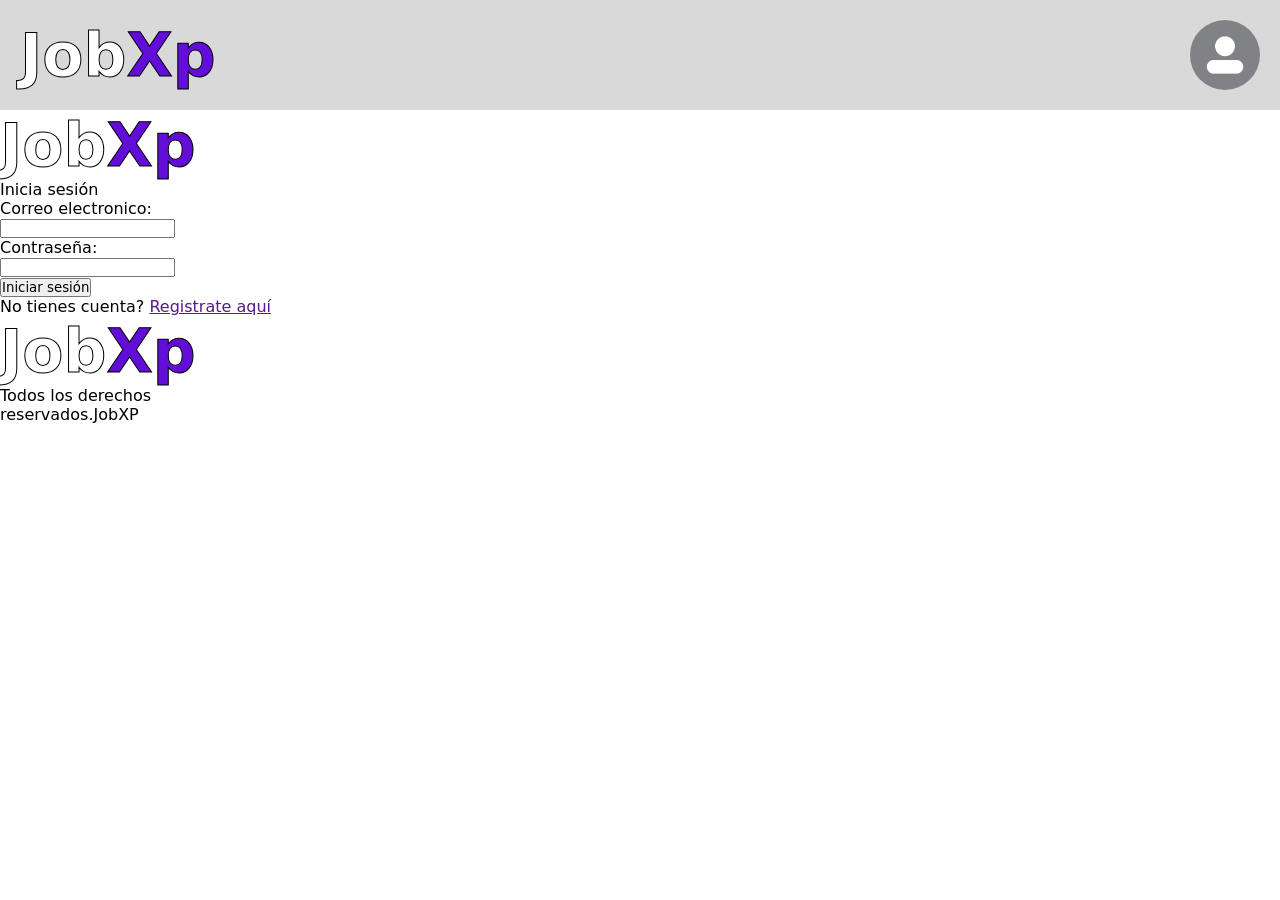
==== index.html @ fded83c9 "dffsfzsdf" ====
<!DOCTYPE html>
<html lang="en">

<head>
    <meta charset="UTF-8">
    <meta name="viewport" content="width=device-width, initial-scale=1.0">
    <meta name="Author" content="Estefano Poblete">
    <title>JobXP</title>
    <link rel="stylesheet" href="static/css/style.css">
</head>

<body>
    <header>
        <nav class="nav-bar">
            <h1 class="logo">Job<span class="morado">Xp</span></h1>
            <img src="static/images/default-avatar-photo-icon-social-media-profile-sign-symbol-vector.jpg" alt="perfil" class="perfil">
        </nav>
    </header>
    <main class="container">
        <div class="parte superior">
            <h1 class="logo">Job<span class="morado">Xp</span></h1>
            <p class="parrafo">Inicia sesión</p>
        </div>
        <div class="form">
            <form action="">
                <div class="input">
                    <p>Correo electronico:</p>
                    <input type="email">
                </div>
                <div class="input">
                    <p>Contraseña:</p>
                    <input type="password">
                </div>
                <button type="submit">Iniciar sesión</button>
            </form>
            <p>No tienes cuenta? <a href="">Registrate aquí</a></p>
        </div>
    </main>
    <footer>
        <h1 class="logo">Job<span class="morado">Xp</span></h1>
        <p>Todos los derechos <br> reservados.JobXP</p>
    </footer>

</body>

</html>
---- static/css/style.css ----
*{
    margin: 0;
    padding: 0;
    box-sizing: border-box;
    font-family: system-ui, -apple-system, BlinkMacSystemFont, 'Segoe UI', Roboto, Oxygen, Ubuntu, Cantarell, 'Open Sans', 'Helvetica Neue', sans-serif;
}

.nav-bar{
    display: flex;
    flex-direction: row;
    justify-content: space-between;
    align-items: center;
    padding: 20px;
    background-color: #D9D9D9;
}
.logo{
    font-size: 60px;
    color: white;
    -webkit-text-stroke: 1px black;
}
.morado{
    color: #620DD8;
}
.perfil{
    max-height: 70px;
    min-height: 40px;
    border-radius: 50%;
}
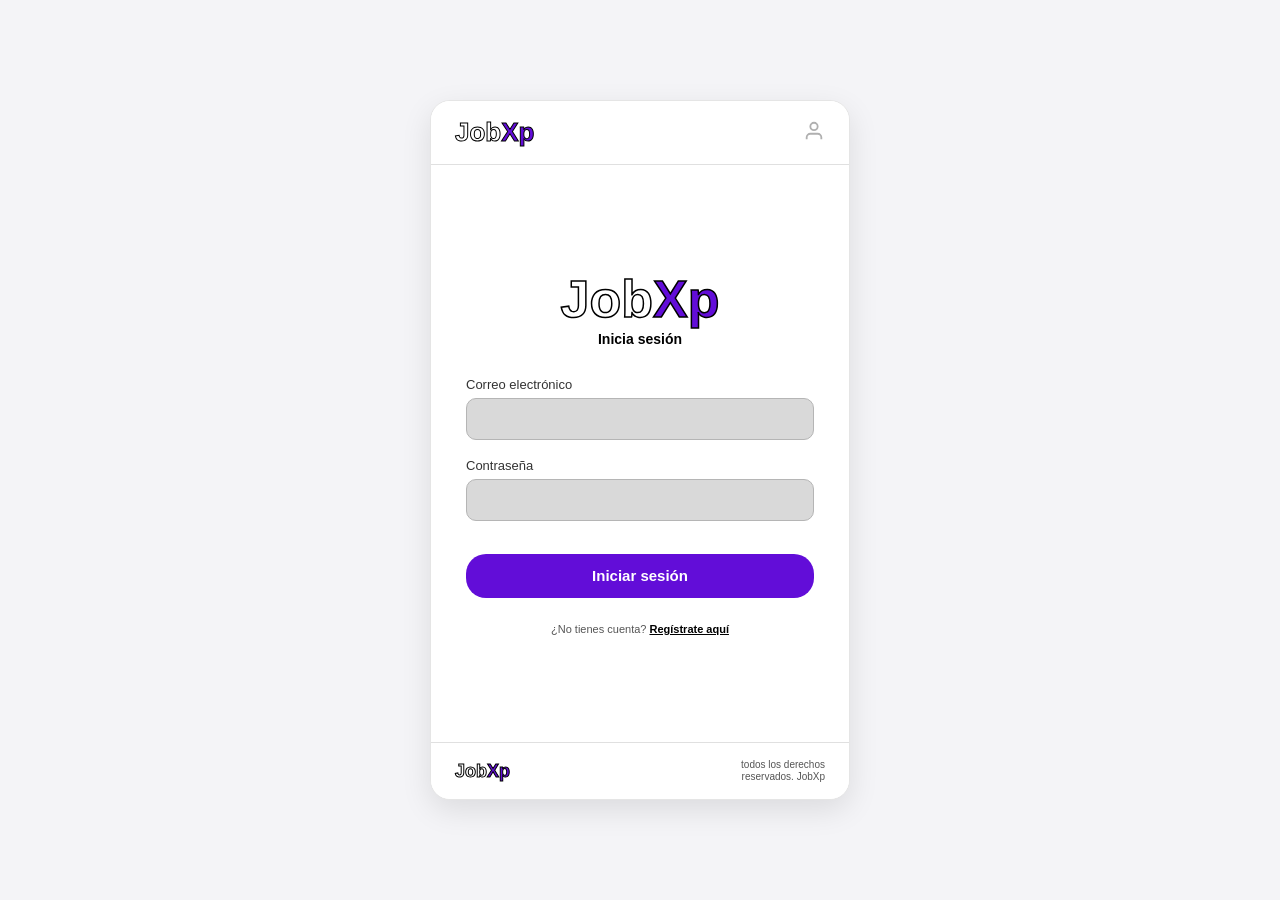
==== commit 9131321d: "asdasd" ====
--- a/index.html
+++ b/index.html
@@ -1,45 +1,58 @@
 <!DOCTYPE html>
-<html lang="en">
+<html lang="es">
 
 <head>
     <meta charset="UTF-8">
     <meta name="viewport" content="width=device-width, initial-scale=1.0">
-    <meta name="Author" content="Estefano Poblete">
-    <title>JobXP</title>
+    <title>JobXp - Iniciar Sesión</title>
     <link rel="stylesheet" href="static/css/style.css">
 </head>
 
 <body>
-    <header>
-        <nav class="nav-bar">
-            <h1 class="logo">Job<span class="morado">Xp</span></h1>
-            <img src="static/images/default-avatar-photo-icon-social-media-profile-sign-symbol-vector.jpg" alt="perfil" class="perfil">
-        </nav>
-    </header>
-    <main class="container">
-        <div class="parte superior">
-            <h1 class="logo">Job<span class="morado">Xp</span></h1>
-            <p class="parrafo">Inicia sesión</p>
-        </div>
-        <div class="form">
-            <form action="">
-                <div class="input">
-                    <p>Correo electronico:</p>
-                    <input type="email">
+
+    <div class="contenedor-principal">
+
+        <header class="barra-navegacion">
+            <div class="logo logo-navegacion">Job<span class="morado">Xp</span></div>
+            <div class="icono-usuario">
+                <svg width="22" height="22" viewBox="0 0 24 24" fill="none" stroke="#b0b0b0" stroke-width="2">
+                    <path d="M20 21v-2a4 4 0 0 0-4-4H8a4 4 0 0 0-4 4v2"></path>
+                    <circle cx="12" cy="7" r="4"></circle>
+                </svg>
+            </div>
+        </header>
+
+        <main class="contenido-principal">
+            <div class="parte-superior">
+                <h1 class="logo logo-principal">Job<span class="morado">Xp</span></h1>
+                <p class="subtitulo">Inicia sesión</p>
+            </div>
+
+            <form class="formulario" action="">
+                <div class="grupo-entrada">
+                    <label for="email">Correo electrónico</label>
+                    <input type="email" id="email" required>
                 </div>
-                <div class="input">
-                    <p>Contraseña:</p>
-                    <input type="password">
+
+                <div class="grupo-entrada">
+                    <label for="password">Contraseña</label>
+                    <input type="password" id="password" required>
                 </div>
-                <button type="submit">Iniciar sesión</button>
+
+                <button type="submit" class="boton-principal">Iniciar sesión</button>
             </form>
-            <p>No tienes cuenta? <a href="">Registrate aquí</a></p>
-        </div>
-    </main>
-    <footer>
-        <h1 class="logo">Job<span class="morado">Xp</span></h1>
-        <p>Todos los derechos <br> reservados.JobXP</p>
-    </footer>
+
+            <p class="texto-registro">
+                ¿No tienes cuenta? <a href="static/pages/register.html">Regístrate aquí</a>
+            </p>
+        </main>
+
+        <footer class="pie-pagina">
+            <span class="logo logo-pie">Job<span class="morado">Xp</span></span>
+            <span class="derechos-autor">todos los derechos<br>reservados. JobXp</span>
+        </footer>
+
+    </div>
 
 </body>
 
--- a/static/css/style.css
+++ b/static/css/style.css
@@ -1,28 +1,187 @@
-*{
+* {
+    box-sizing: border-box;
     margin: 0;
     padding: 0;
-    box-sizing: border-box;
-    font-family: system-ui, -apple-system, BlinkMacSystemFont, 'Segoe UI', Roboto, Oxygen, Ubuntu, Cantarell, 'Open Sans', 'Helvetica Neue', sans-serif;
+    font-family: Arial, Helvetica, sans-serif;
 }
 
-.nav-bar{
+body {
+    background-color: #f4f4f7;
     display: flex;
-    flex-direction: row;
+    justify-content: center;
+    align-items: center;
+    min-height: 100vh;
+    padding: 20px;
+}
+
+.contenedor-principal {
+    width: 100%;
+    max-width: 420px;
+    min-height: 700px;
+    background-color: #ffffff;
+    display: flex;
+    flex-direction: column;
+    justify-content: space-between;
+    border-radius: 20px;
+    overflow: hidden;
+    box-shadow: 0 10px 30px rgba(0, 0, 0, 0.1);
+    border: 1px solid #e5e5e5;
+}
+
+.morado {
+    color: #620DD8;
+}
+
+.logo {
+    font-weight: bold;
+}
+
+.logo-principal {
+    font-size: 52px;
+    color: white;
+    -webkit-text-stroke: 1.5px #000;
+    line-height: 1;
+}
+
+.logo-navegacion {
+    font-size: 26px;
+    color: white;
+    -webkit-text-stroke: 1px #000;
+}
+
+.logo-pie {
+    font-size: 18px;
+    color: white;
+    -webkit-text-stroke: 1px #000;
+}
+
+.barra-navegacion {
+    display: flex;
     justify-content: space-between;
     align-items: center;
-    padding: 20px;
+    padding: 16px 24px;
+    border-bottom: 1px solid #e0e0e0;
+    background-color: #ffffff;
+}
+
+.contenido-principal {
+    display: flex;
+    flex-direction: column;
+    align-items: center;
+    padding: 40px 35px;
+    width: 100%;
+    flex-grow: 1;
+    justify-content: center;
+}
+
+.parte-superior {
+    text-align: center;
+    margin-bottom: 30px;
+}
+
+.subtitulo {
+    font-size: 14px;
+    font-weight: bold;
+    color: #000000;
+    margin-top: 6px;
+}
+
+.formulario {
+    width: 100%;
+    display: flex;
+    flex-direction: column;
+    gap: 18px;
+}
+
+.grupo-entrada {
+    display: flex;
+    flex-direction: column;
+    gap: 6px;
+}
+
+.grupo-entrada label {
+    font-size: 13px;
+    color: #333333;
+}
+
+.grupo-entrada input {
+    width: 100%;
+    height: 42px;
     background-color: #D9D9D9;
+    border: 1px solid #b5b5b5;
+    border-radius: 10px;
+    padding: 0 12px;
+    font-size: 14px;
+    outline: none;
+    transition: border-color 0.2s;
 }
-.logo{
-    font-size: 60px;
-    color: white;
-    -webkit-text-stroke: 1px black;
+
+.grupo-entrada input:focus {
+    border-color: #620DD8;
 }
-.morado{
-    color: #620DD8;
+
+.boton-principal {
+    width: 100%;
+    height: 44px;
+    background-color: #620DD8;
+    color: #ffffff;
+    border: none;
+    border-radius: 20px;
+    font-size: 15px;
+    font-weight: bold;
+    cursor: pointer;
+    margin-top: 15px;
+    transition: background-color 0.2s;
 }
-.perfil{
-    max-height: 70px;
-    min-height: 40px;
-    border-radius: 50%;
+
+.boton-principal:hover {
+    background-color: #4e0aa8;
+}
+
+.boton-principal:active {
+    opacity: 0.9;
+}
+
+.texto-registro {
+    margin-top: 25px;
+    font-size: 11px;
+    color: #555555;
+    text-align: center;
+}
+
+.texto-registro a {
+    color: #000000;
+    font-weight: bold;
+    text-decoration: underline;
+}
+
+.pie-pagina {
+    display: flex;
+    justify-content: space-between;
+    align-items: center;
+    padding: 16px 24px;
+    border-top: 1px solid #e0e0e0;
+    background-color: #ffffff;
+}
+
+.derechos-autor {
+    font-size: 10px;
+    color: #555555;
+    text-align: right;
+    line-height: 1.2;
+}
+
+@media (max-width: 480px) {
+    body {
+        padding: 0;
+        background-color: #ffffff;
+    }
+
+    .contenedor-principal {
+        max-width: 100%;
+        min-height: 100vh;
+        border-radius: 0;
+        box-shadow: none;
+        border: none;
+    }
 }
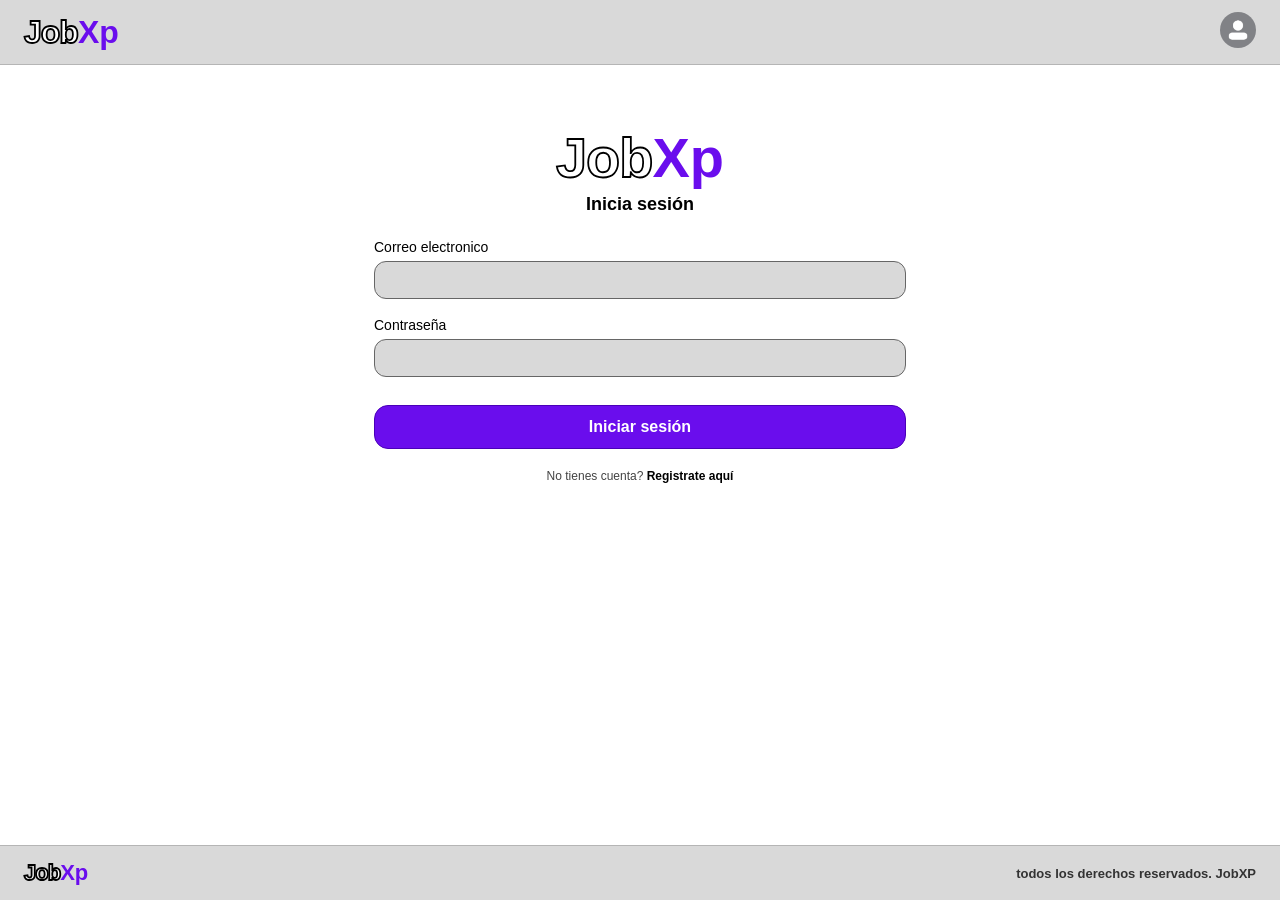
==== commit b3e0b6db: "fsdfsdf" ====
--- a/index.html
+++ b/index.html
@@ -1,59 +1,49 @@
 <!DOCTYPE html>
 <html lang="es">
-
 <head>
     <meta charset="UTF-8">
     <meta name="viewport" content="width=device-width, initial-scale=1.0">
-    <title>JobXp - Iniciar Sesión</title>
+    <title>JobXp - Inicio sesión</title>
     <link rel="stylesheet" href="static/css/style.css">
 </head>
+<body>
+    <header>
+        <a href="index.html" class="logo-link">
+            <span class="logo-job">Job</span><span class="logo-xp">Xp</span>
+        </a>
+        <a href="static/pages/perfil.html">
+            <img src="static/images/default-avatar-photo-icon-social-media.png" alt="Perfil" class="avatar-icon">
+        </a>
+    </header>
 
-<body>
+    <main class="main-container">
+        <div class="form-card">
+            <div class="big-logo">
+                <span class="logo-job">Job</span><span class="logo-xp">Xp</span>
+            </div>
+            <p class="subtitle">Inicia sesión</p>
 
-    <div class="contenedor-principal">
-
-        <header class="barra-navegacion">
-            <div class="logo logo-navegacion">Job<span class="morado">Xp</span></div>
-            <div class="icono-usuario">
-                <svg width="22" height="22" viewBox="0 0 24 24" fill="none" stroke="#b0b0b0" stroke-width="2">
-                    <path d="M20 21v-2a4 4 0 0 0-4-4H8a4 4 0 0 0-4 4v2"></path>
-                    <circle cx="12" cy="7" r="4"></circle>
-                </svg>
-            </div>
-        </header>
-
-        <main class="contenido-principal">
-            <div class="parte-superior">
-                <h1 class="logo logo-principal">Job<span class="morado">Xp</span></h1>
-                <p class="subtitulo">Inicia sesión</p>
-            </div>
-
-            <form class="formulario" action="">
-                <div class="grupo-entrada">
-                    <label for="email">Correo electrónico</label>
-                    <input type="email" id="email" required>
+            <form action="#" style="width: 100%;">
+                <div class="form-group">
+                    <label>Correo electronico</label>
+                    <input type="email" class="form-input" required>
                 </div>
-
-                <div class="grupo-entrada">
-                    <label for="password">Contraseña</label>
-                    <input type="password" id="password" required>
+                <div class="form-group">
+                    <label>Contraseña</label>
+                    <input type="password" class="form-input" required>
                 </div>
-
-                <button type="submit" class="boton-principal">Iniciar sesión</button>
+                <a href="static/pages/main.html" class="btn-primary">Iniciar sesión</a>
             </form>
 
-            <p class="texto-registro">
-                ¿No tienes cuenta? <a href="static/pages/register.html">Regístrate aquí</a>
-            </p>
-        </main>
+            <p class="form-footer-link">No tienes cuenta? <a href="static/pages/register.html">Registrate aquí</a></p>
+        </div>
+    </main>
 
-        <footer class="pie-pagina">
-            <span class="logo logo-pie">Job<span class="morado">Xp</span></span>
-            <span class="derechos-autor">todos los derechos<br>reservados. JobXp</span>
-        </footer>
-
-    </div>
-
+    <footer>
+        <div class="logo-link" style="font-size: 22px;">
+            <span class="logo-job">Job</span><span class="logo-xp">Xp</span>
+        </div>
+        <span>todos los derechos reservados. JobXP</span>
+    </footer>
 </body>
-
 </html>
--- a/static/css/style.css
+++ b/static/css/style.css
@@ -1,187 +1,297 @@
 * {
-    box-sizing: border-box;
     margin: 0;
     padding: 0;
+    box-sizing: border-box;
     font-family: Arial, Helvetica, sans-serif;
 }
 
 body {
-    background-color: #f4f4f7;
-    display: flex;
+    background-color: #ffffff;
+    color: #000000;
+    display: flex;
+    flex-direction: column;
+    min-height: 100vh;
+    align-items: center;
+}
+
+header {
+    width: 100%;
+    background-color: #d9d9d9;
+    padding: 12px 24px;
+    display: flex;
+    justify-content: space-between;
+    align-items: center;
+    border-bottom: 1px solid #b5b5b5;
+}
+
+footer {
+    width: 100%;
+    background-color: #d9d9d9;
+    padding: 14px 24px;
+    display: flex;
+    justify-content: space-between;
+    align-items: center;
+    border-top: 1px solid #b5b5b5;
+    margin-top: auto;
+    font-size: 13px;
+    font-weight: bold;
+    color: #333333;
+}
+
+.logo-link {
+    text-decoration: none;
+    font-size: 32px;
+    font-weight: 900;
+    display: inline-flex;
+    align-items: center;
+}
+
+.logo-job {
+    color: #ffffff;
+    -webkit-text-stroke: 1.8px #000000;
+    letter-spacing: -1px;
+}
+
+.logo-xp {
+    color: #6a0ded;
+    -webkit-text-stroke: 0;
+}
+
+.avatar-icon {
+    width: 36px;
+    height: 36px;
+    border-radius: 50%;
+    object-fit: cover;
+}
+
+.main-container {
+    width: 100%;
+    max-width: 1200px;
+    padding: 30px 20px;
+    display: flex;
+    flex-direction: column;
+    align-items: center;
+    flex: 1;
+}
+
+.card-wrapper {
+    display: flex;
+    flex-wrap: wrap;
+    gap: 24px;
     justify-content: center;
-    align-items: center;
-    min-height: 100vh;
-    padding: 20px;
-}
-
-.contenedor-principal {
-    width: 100%;
-    max-width: 420px;
-    min-height: 700px;
-    background-color: #ffffff;
-    display: flex;
-    flex-direction: column;
-    justify-content: space-between;
-    border-radius: 20px;
-    overflow: hidden;
-    box-shadow: 0 10px 30px rgba(0, 0, 0, 0.1);
-    border: 1px solid #e5e5e5;
-}
-
-.morado {
-    color: #620DD8;
-}
-
-.logo {
-    font-weight: bold;
-}
-
-.logo-principal {
-    font-size: 52px;
-    color: white;
-    -webkit-text-stroke: 1.5px #000;
-    line-height: 1;
-}
-
-.logo-navegacion {
-    font-size: 26px;
-    color: white;
-    -webkit-text-stroke: 1px #000;
-}
-
-.logo-pie {
+    width: 100%;
+}
+
+.form-card {
+    background-color: #ffffff;
+
+    border-radius: 12px;
+    padding: 30px 24px;
+    width: 100%;
+    max-width: 580px;
+    display: flex;
+    flex-direction: column;
+    align-items: center;
+    text-align: center;
+}
+
+.big-logo {
+    font-size: 56px;
+    font-weight: 900;
+    margin-bottom: 4px;
+    display: inline-flex;
+}
+
+.subtitle {
     font-size: 18px;
-    color: white;
-    -webkit-text-stroke: 1px #000;
-}
-
-.barra-navegacion {
-    display: flex;
-    justify-content: space-between;
-    align-items: center;
-    padding: 16px 24px;
-    border-bottom: 1px solid #e0e0e0;
-    background-color: #ffffff;
-}
-
-.contenido-principal {
-    display: flex;
-    flex-direction: column;
-    align-items: center;
-    padding: 40px 35px;
-    width: 100%;
-    flex-grow: 1;
-    justify-content: center;
-}
-
-.parte-superior {
-    text-align: center;
-    margin-bottom: 30px;
-}
-
-.subtitulo {
+    font-weight: bold;
+    margin-bottom: 24px;
+    color: #000000;
+}
+
+.page-title {
+    font-size: 22px;
+    font-weight: bold;
+    margin-bottom: 20px;
+    color: #000000;
+}
+
+.badge-tag {
+    background-color: #ffffff;
+    border: 1px solid #777777;
+    padding: 4px 14px;
+    border-radius: 14px;
+    font-size: 13px;
+    color: #000000;
+    margin-bottom: 20px;
+    display: inline-block;
+}
+
+.form-group {
+    width: 100%;
+    text-align: left;
+    margin-bottom: 18px;
+}
+
+.form-group label {
+    display: block;
     font-size: 14px;
-    font-weight: bold;
-    color: #000000;
-    margin-top: 6px;
-}
-
-.formulario {
-    width: 100%;
-    display: flex;
-    flex-direction: column;
-    gap: 18px;
-}
-
-.grupo-entrada {
-    display: flex;
-    flex-direction: column;
-    gap: 6px;
-}
-
-.grupo-entrada label {
-    font-size: 13px;
-    color: #333333;
-}
-
-.grupo-entrada input {
-    width: 100%;
-    height: 42px;
-    background-color: #D9D9D9;
-    border: 1px solid #b5b5b5;
-    border-radius: 10px;
-    padding: 0 12px;
+    font-weight: 500;
+    color: #000000;
+    margin-bottom: 6px;
+}
+
+.form-input {
+    width: 100%;
+    padding: 10px 14px;
+    border: 1.5px solid #666666;
+    background-color: #d9d9d9;
+    border-radius: 12px;
     font-size: 14px;
     outline: none;
-    transition: border-color 0.2s;
-}
-
-.grupo-entrada input:focus {
-    border-color: #620DD8;
-}
-
-.boton-principal {
-    width: 100%;
-    height: 44px;
-    background-color: #620DD8;
+    color: #000000;
+}
+
+.input-with-icon {
+    position: relative;
+    width: 100%;
+}
+
+.input-with-icon .form-input {
+    padding-right: 40px;
+}
+
+.edit-icon {
+    position: absolute;
+    right: 10px;
+    top: 50%;
+    transform: translateY(-50%);
+    width: 22px;
+    height: 22px;
+    border: 1px solid #000000;
+    border-radius: 4px;
+    display: flex;
+    align-items: center;
+    justify-content: center;
+    font-size: 12px;
+    background-color: #ffffff;
+    cursor: pointer;
+}
+
+.btn-primary {
+    width: 100%;
+    padding: 12px 20px;
+    background-color: #6a0ded;
     color: #ffffff;
-    border: none;
-    border-radius: 20px;
+    border: 1.5px solid #4a00b8;
+    border-radius: 14px;
+    font-size: 16px;
+    font-weight: bold;
+    cursor: pointer;
+    text-decoration: none;
+    text-align: center;
+    display: inline-block;
+    margin-top: 10px;
+}
+
+.btn-secondary {
+    width: 100%;
+    padding: 10px 20px;
+    background-color: #d9d9d9;
+    color: #000000;
+    border: 1.5px solid #555555;
+    border-radius: 14px;
     font-size: 15px;
     font-weight: bold;
     cursor: pointer;
-    margin-top: 15px;
-    transition: background-color 0.2s;
-}
-
-.boton-principal:hover {
-    background-color: #4e0aa8;
-}
-
-.boton-principal:active {
-    opacity: 0.9;
-}
-
-.texto-registro {
-    margin-top: 25px;
-    font-size: 11px;
-    color: #555555;
-    text-align: center;
-}
-
-.texto-registro a {
-    color: #000000;
-    font-weight: bold;
-    text-decoration: underline;
-}
-
-.pie-pagina {
-    display: flex;
-    justify-content: space-between;
-    align-items: center;
-    padding: 16px 24px;
-    border-top: 1px solid #e0e0e0;
-    background-color: #ffffff;
-}
-
-.derechos-autor {
-    font-size: 10px;
-    color: #555555;
-    text-align: right;
-    line-height: 1.2;
-}
-
-@media (max-width: 480px) {
-    body {
-        padding: 0;
-        background-color: #ffffff;
-    }
-
-    .contenedor-principal {
-        max-width: 100%;
-        min-height: 100vh;
-        border-radius: 0;
-        box-shadow: none;
-        border: none;
-    }
+    text-decoration: none;
+    text-align: center;
+    display: inline-block;
+    margin-top: 12px;
+}
+
+.form-footer-link {
+    margin-top: 20px;
+    font-size: 12px;
+    color: #444444;
+}
+
+.form-footer-link a {
+    color: #000000;
+    font-weight: bold;
+    text-decoration: none;
+}
+
+.job-card {
+    background-color: #d9d9d9;
+    border: 1px solid #b5b5b5;
+    border-radius: 16px;
+    padding: 16px;
+    width: 100%;
+    max-width: 320px;
+    display: flex;
+    flex-direction: column;
+    align-items: center;
+    text-align: center;
+    text-decoration: none;
+    color: inherit;
+}
+
+.job-card img {
+    width: 100%;
+    height: 180px;
+    object-fit: cover;
+    border-radius: 12px;
+    margin-bottom: 12px;
+    background-color: #ffffff;
+}
+
+.job-card h3 {
+    font-size: 20px;
+    font-weight: bold;
+    margin-bottom: 4px;
+}
+
+.job-card p {
+    font-size: 13px;
+    color: #333333;
+}
+
+.detail-img {
+    width: 100%;
+    height: 180px;
+    object-fit: cover;
+    border-radius: 14px;
+    margin-bottom: 16px;
+    background-color: #e5e5e5;
+}
+
+.description-text {
+    font-size: 15px;
+    font-weight: bold;
+    color: #000000;
+    margin: 14px 0;
+    line-height: 1.4;
+}
+
+.info-box {
+    background-color: #d9d9d9;
+    border-radius: 12px;
+    padding: 14px 16px;
+    width: 100%;
+    text-align: left;
+    margin: 14px 0;
+    font-size: 13px;
+    line-height: 1.6;
+    color: #000000;
+}
+
+.info-box p {
+    margin-bottom: 4px;
+}
+
+.status-icon {
+    width: 70px;
+    height: 70px;
+    margin-bottom: 24px;
 }
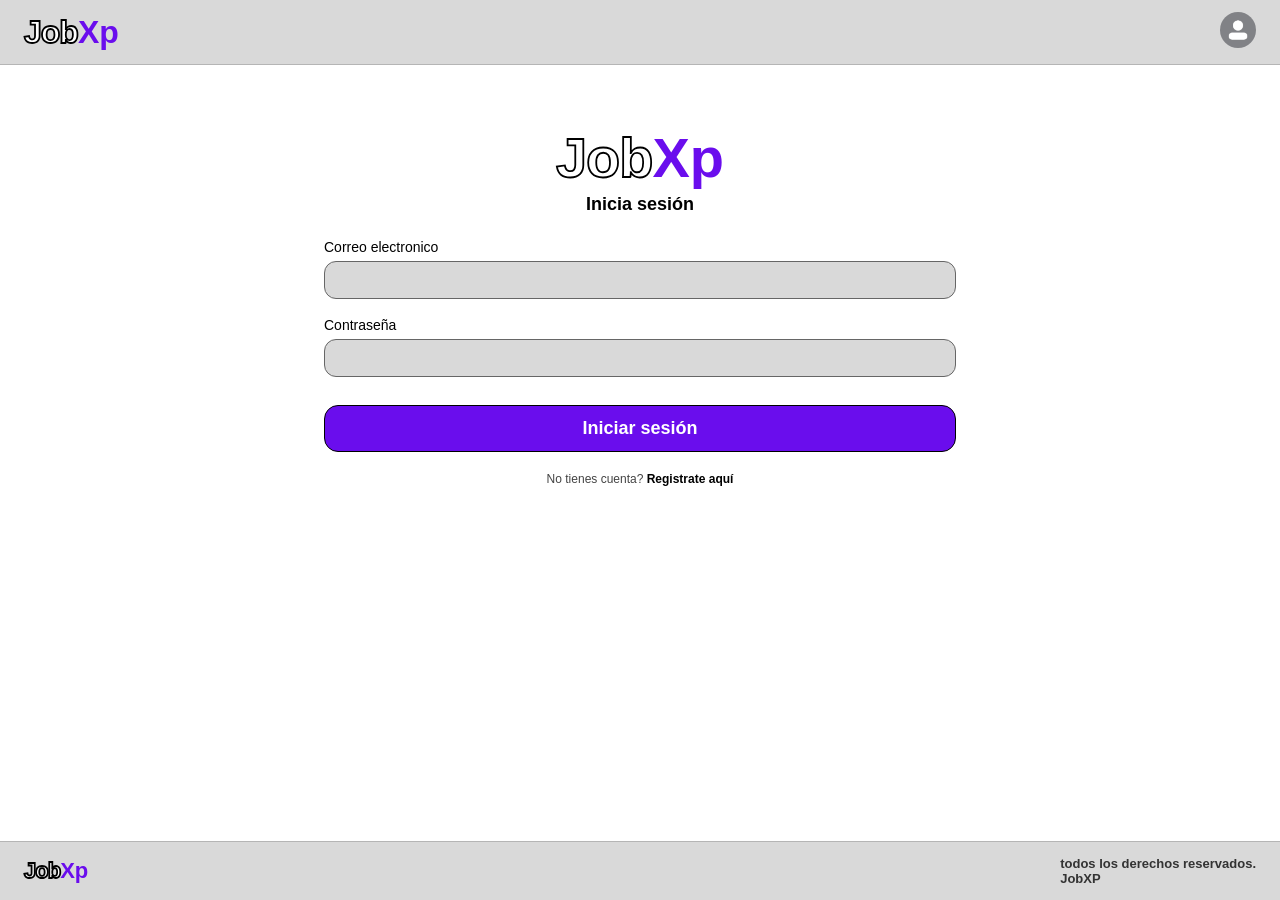
==== commit 4367cb8f: "asdasd" ====
--- a/index.html
+++ b/index.html
@@ -43,7 +43,7 @@
         <div class="logo-link" style="font-size: 22px;">
             <span class="logo-job">Job</span><span class="logo-xp">Xp</span>
         </div>
-        <span>todos los derechos reservados. JobXP</span>
+        <span>todos los derechos reservados. <br> JobXP</span>
     </footer>
 </body>
 </html>
--- a/static/css/style.css
+++ b/static/css/style.css
@@ -84,15 +84,19 @@
 
 .form-card {
     background-color: #ffffff;
-
     border-radius: 12px;
     padding: 30px 24px;
     width: 100%;
-    max-width: 580px;
+    max-width: 680px;
     display: flex;
     flex-direction: column;
     align-items: center;
     text-align: center;
+}
+
+.form-card.text-left {
+    align-items: flex-start;
+    text-align: left;
 }
 
 .big-logo {
@@ -116,14 +120,22 @@
     color: #000000;
 }
 
+.page-title.text-left {
+    text-align: left;
+    font-size: 26px;
+    line-height: 1.25;
+    margin-bottom: 28px;
+    width: 100%;
+}
+
 .badge-tag {
-    background-color: #ffffff;
+    background-color: #d9d9d9;
     border: 1px solid #777777;
-    padding: 4px 14px;
-    border-radius: 14px;
-    font-size: 13px;
-    color: #000000;
-    margin-bottom: 20px;
+    padding: 6px 16px;
+    border-radius: 20px;
+    font-size: 14px;
+    color: #000000;
+    margin-bottom: 24px;
     display: inline-block;
 }
 
@@ -183,9 +195,9 @@
     padding: 12px 20px;
     background-color: #6a0ded;
     color: #ffffff;
-    border: 1.5px solid #4a00b8;
+    border: 1.5px solid #000000;
     border-radius: 14px;
-    font-size: 16px;
+    font-size: 18px;
     font-weight: bold;
     cursor: pointer;
     text-decoration: none;
@@ -196,18 +208,18 @@
 
 .btn-secondary {
     width: 100%;
-    padding: 10px 20px;
-    background-color: #d9d9d9;
-    color: #000000;
-    border: 1.5px solid #555555;
+    padding: 12px 20px;
+    background-color: #d9d9d9;
+    color: #000000;
+    border: 1.5px solid #000000;
     border-radius: 14px;
-    font-size: 15px;
+    font-size: 18px;
     font-weight: bold;
     cursor: pointer;
     text-decoration: none;
     text-align: center;
     display: inline-block;
-    margin-top: 12px;
+    margin-top: 14px;
 }
 
 .form-footer-link {
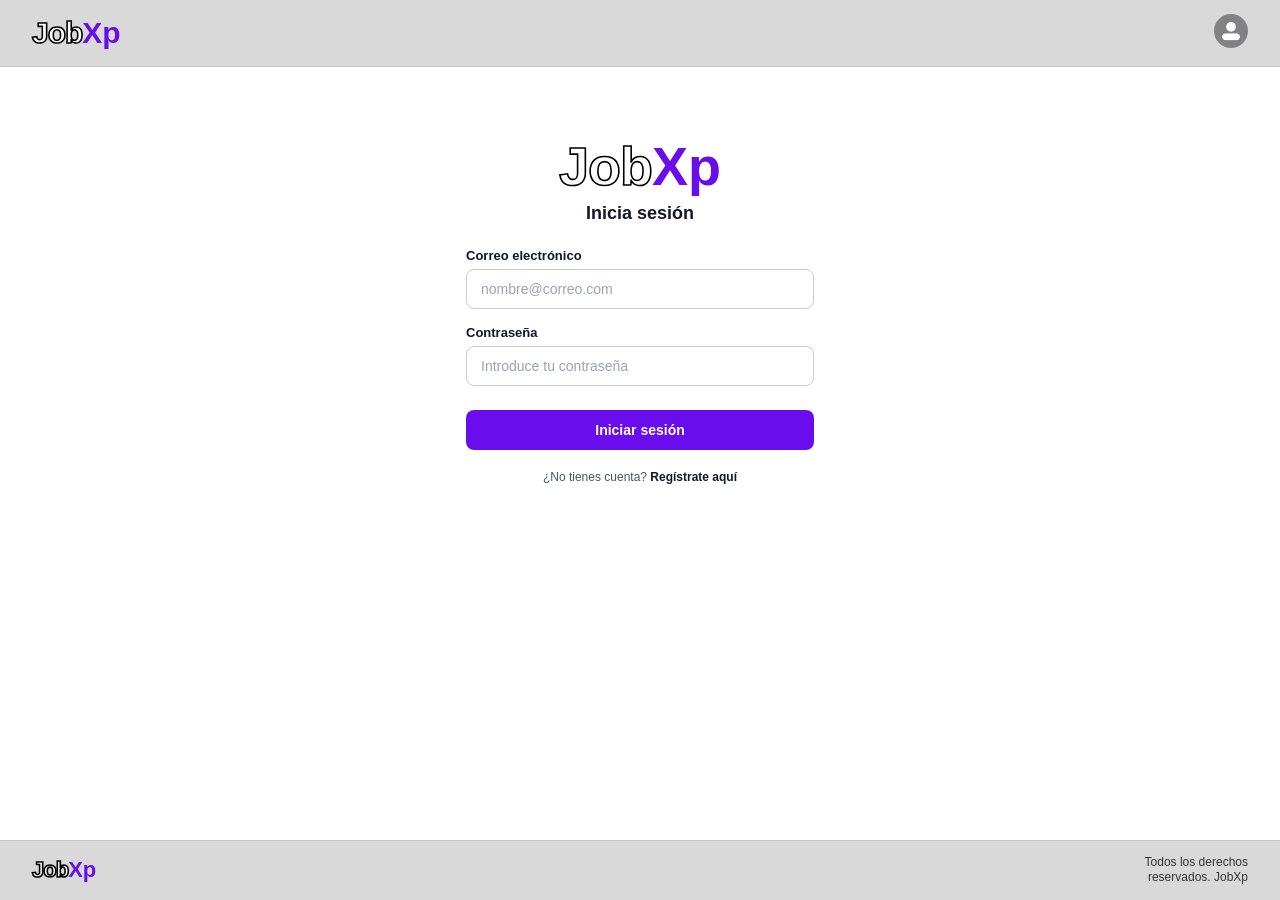
==== commit 7963720e: "efef" ====
--- a/index.html
+++ b/index.html
@@ -3,7 +3,7 @@
 <head>
     <meta charset="UTF-8">
     <meta name="viewport" content="width=device-width, initial-scale=1.0">
-    <title>JobXp - Inicio sesión</title>
+    <title>JobXp - Iniciar sesión</title>
     <link rel="stylesheet" href="static/css/style.css">
 </head>
 <body>
@@ -23,19 +23,19 @@
             </div>
             <p class="subtitle">Inicia sesión</p>
 
-            <form action="#" style="width: 100%;">
+            <form action="static/pages/main.html" style="width: 100%;">
                 <div class="form-group">
-                    <label>Correo electronico</label>
-                    <input type="email" class="form-input" required>
+                    <label>Correo electrónico</label>
+                    <input type="email" class="form-input" placeholder="nombre@correo.com">
                 </div>
                 <div class="form-group">
                     <label>Contraseña</label>
-                    <input type="password" class="form-input" required>
+                    <input type="password" class="form-input" placeholder="Introduce tu contraseña">
                 </div>
                 <a href="static/pages/main.html" class="btn-primary">Iniciar sesión</a>
             </form>
 
-            <p class="form-footer-link">No tienes cuenta? <a href="static/pages/register.html">Registrate aquí</a></p>
+            <p class="form-footer-link">¿No tienes cuenta? <a href="static/pages/register.html">Regístrate aquí</a></p>
         </div>
     </main>
 
@@ -43,7 +43,10 @@
         <div class="logo-link" style="font-size: 22px;">
             <span class="logo-job">Job</span><span class="logo-xp">Xp</span>
         </div>
-        <span>todos los derechos reservados. <br> JobXP</span>
+        <div class="footer-rights">
+            <div>Todos los derechos</div>
+            <div>reservados. JobXp</div>
+        </div>
     </footer>
 </body>
 </html>
--- a/static/css/style.css
+++ b/static/css/style.css
@@ -2,12 +2,12 @@
     margin: 0;
     padding: 0;
     box-sizing: border-box;
-    font-family: Arial, Helvetica, sans-serif;
+    font-family: 'Segoe UI', Arial, Helvetica, sans-serif;
 }
 
 body {
     background-color: #ffffff;
-    color: #000000;
+    color: #111827;
     display: flex;
     flex-direction: column;
     min-height: 100vh;
@@ -17,30 +17,34 @@
 header {
     width: 100%;
     background-color: #d9d9d9;
-    padding: 12px 24px;
+    padding: 14px 32px;
     display: flex;
     justify-content: space-between;
     align-items: center;
-    border-bottom: 1px solid #b5b5b5;
+    border-bottom: 1px solid #c4c4c4;
 }
 
 footer {
     width: 100%;
     background-color: #d9d9d9;
-    padding: 14px 24px;
+    padding: 14px 32px;
     display: flex;
     justify-content: space-between;
     align-items: center;
-    border-top: 1px solid #b5b5b5;
+    border-top: 1px solid #c4c4c4;
     margin-top: auto;
-    font-size: 13px;
-    font-weight: bold;
+    font-size: 12px;
     color: #333333;
 }
 
+.footer-rights {
+    text-align: right;
+    line-height: 1.3;
+}
+
 .logo-link {
     text-decoration: none;
-    font-size: 32px;
+    font-size: 30px;
     font-weight: 900;
     display: inline-flex;
     align-items: center;
@@ -48,7 +52,7 @@
 
 .logo-job {
     color: #ffffff;
-    -webkit-text-stroke: 1.8px #000000;
+    -webkit-text-stroke: 1.6px #000000;
     letter-spacing: -1px;
 }
 
@@ -58,40 +62,39 @@
 }
 
 .avatar-icon {
-    width: 36px;
-    height: 36px;
+    width: 34px;
+    height: 34px;
     border-radius: 50%;
     object-fit: cover;
 }
 
 .main-container {
     width: 100%;
-    max-width: 1200px;
-    padding: 30px 20px;
-    display: flex;
-    flex-direction: column;
-    align-items: center;
+    max-width: 1100px;
+    padding: 36px 20px;
+    display: flex;
+    flex-wrap: wrap;
+    justify-content: center;
+    align-items: flex-start;
     flex: 1;
-}
-
-.card-wrapper {
-    display: flex;
-    flex-wrap: wrap;
-    gap: 24px;
-    justify-content: center;
-    width: 100%;
 }
 
 .form-card {
     background-color: #ffffff;
-    border-radius: 12px;
-    padding: 30px 24px;
-    width: 100%;
-    max-width: 680px;
+    border-radius: 14px;
+    padding: 32px 26px;
+    width: 100%;
+    max-width: 400px;
     display: flex;
     flex-direction: column;
     align-items: center;
     text-align: center;
+}
+
+.form-card.wide-card {
+    max-width: 780px;
+    align-items: flex-start;
+    text-align: left;
 }
 
 .form-card.text-left {
@@ -100,68 +103,74 @@
 }
 
 .big-logo {
-    font-size: 56px;
+    font-size: 54px;
     font-weight: 900;
-    margin-bottom: 4px;
+    margin-bottom: 6px;
     display: inline-flex;
 }
 
 .subtitle {
     font-size: 18px;
-    font-weight: bold;
+    font-weight: 700;
     margin-bottom: 24px;
-    color: #000000;
+    color: #111827;
 }
 
 .page-title {
-    font-size: 22px;
-    font-weight: bold;
-    margin-bottom: 20px;
-    color: #000000;
-}
-
-.page-title.text-left {
-    text-align: left;
-    font-size: 26px;
+    font-size: 24px;
+    font-weight: 700;
+    color: #111827;
     line-height: 1.25;
-    margin-bottom: 28px;
-    width: 100%;
-}
-
-.badge-tag {
-    background-color: #d9d9d9;
-    border: 1px solid #777777;
-    padding: 6px 16px;
-    border-radius: 20px;
-    font-size: 14px;
-    color: #000000;
-    margin-bottom: 24px;
-    display: inline-block;
+}
+
+.page-subtext {
+    font-size: 13px;
+    color: #6b7280;
+    margin-top: 6px;
+    margin-bottom: 22px;
+    line-height: 1.4;
+}
+
+.pill-banner {
+    width: 100%;
+    background-color: #d9d9d9;
+    border: 1px solid #888888;
+    border-radius: 6px;
+    padding: 6px 12px;
+    font-size: 12px;
+    font-weight: 700;
+    color: #6a0ded;
+    margin-bottom: 22px;
+    text-align: left;
 }
 
 .form-group {
     width: 100%;
     text-align: left;
-    margin-bottom: 18px;
+    margin-bottom: 16px;
 }
 
 .form-group label {
     display: block;
-    font-size: 14px;
-    font-weight: 500;
-    color: #000000;
+    font-size: 13px;
+    font-weight: 600;
+    color: #111827;
     margin-bottom: 6px;
 }
 
 .form-input {
     width: 100%;
-    padding: 10px 14px;
-    border: 1.5px solid #666666;
-    background-color: #d9d9d9;
-    border-radius: 12px;
+    padding: 11px 14px;
+    border: 1px solid #cccccc;
+    background-color: #ffffff;
+    border-radius: 8px;
     font-size: 14px;
     outline: none;
-    color: #000000;
+    color: #111827;
+}
+
+.form-input::placeholder {
+    color: #9ca3af;
 }
 
 .input-with-icon {
@@ -175,30 +184,39 @@
 
 .edit-icon {
     position: absolute;
-    right: 10px;
+    right: 12px;
     top: 50%;
     transform: translateY(-50%);
-    width: 22px;
-    height: 22px;
-    border: 1px solid #000000;
-    border-radius: 4px;
-    display: flex;
-    align-items: center;
-    justify-content: center;
-    font-size: 12px;
-    background-color: #ffffff;
-    cursor: pointer;
+    font-size: 14px;
+    color: #374151;
+    pointer-events: none;
 }
 
 .btn-primary {
     width: 100%;
-    padding: 12px 20px;
+    padding: 12px 18px;
     background-color: #6a0ded;
     color: #ffffff;
-    border: 1.5px solid #000000;
-    border-radius: 14px;
-    font-size: 18px;
-    font-weight: bold;
+    border: none;
+    border-radius: 8px;
+    font-size: 14px;
+    font-weight: 700;
+    cursor: pointer;
+    text-decoration: none;
+    text-align: center;
+    display: inline-block;
+    margin-top: 8px;
+}
+
+.btn-secondary {
+    width: 100%;
+    padding: 12px 18px;
+    background-color: #d9d9d9;
+    color: #111827;
+    border: 1px solid #888888;
+    border-radius: 8px;
+    font-size: 14px;
+    font-weight: 700;
     cursor: pointer;
     text-decoration: none;
     text-align: center;
@@ -206,104 +224,207 @@
     margin-top: 10px;
 }
 
-.btn-secondary {
-    width: 100%;
-    padding: 12px 20px;
-    background-color: #d9d9d9;
-    color: #000000;
-    border: 1.5px solid #000000;
-    border-radius: 14px;
-    font-size: 18px;
-    font-weight: bold;
+.btn-soft {
+    width: 100%;
+    padding: 12px 18px;
+    background-color: #e5e7eb;
+    color: #111827;
+    border: none;
+    border-radius: 8px;
+    font-size: 14px;
+    font-weight: 700;
     cursor: pointer;
     text-decoration: none;
     text-align: center;
     display: inline-block;
-    margin-top: 14px;
+    margin-top: 10px;
+}
+
+.btn-spacer {
+    margin-top: 28px;
+}
+
+.button-row {
+    width: 100%;
+    display: flex;
+    flex-wrap: wrap;
+    gap: 12px;
+    margin-top: 20px;
+}
+
+.button-row .btn-secondary,
+.button-row .btn-primary {
+    flex: 1;
+    min-width: 140px;
+    margin-top: 0;
 }
 
 .form-footer-link {
     margin-top: 20px;
     font-size: 12px;
-    color: #444444;
+    color: #4b5563;
 }
 
 .form-footer-link a {
-    color: #000000;
-    font-weight: bold;
-    text-decoration: none;
-}
-
-.job-card {
-    background-color: #d9d9d9;
-    border: 1px solid #b5b5b5;
-    border-radius: 16px;
+    color: #111827;
+    font-weight: 700;
+    text-decoration: none;
+}
+
+.cards-flex {
+    width: 100%;
+    display: flex;
+    flex-wrap: wrap;
+    gap: 16px;
+}
+
+.exp-card {
+    background-color: #ffffff;
+    border: 1px solid #e5e7eb;
+    border-radius: 12px;
     padding: 16px;
     width: 100%;
-    max-width: 320px;
+    flex: 1 1 320px;
     display: flex;
     flex-direction: column;
-    align-items: center;
-    text-align: center;
+    text-align: left;
     text-decoration: none;
     color: inherit;
 }
 
-.job-card img {
-    width: 100%;
-    height: 180px;
+.exp-header {
+    display: flex;
+    align-items: center;
+    gap: 14px;
+    margin-bottom: 12px;
+}
+
+.exp-thumb {
+    width: 56px;
+    height: 56px;
+    border-radius: 8px;
     object-fit: cover;
-    border-radius: 12px;
-    margin-bottom: 12px;
-    background-color: #ffffff;
-}
-
-.job-card h3 {
-    font-size: 20px;
-    font-weight: bold;
-    margin-bottom: 4px;
-}
-
-.job-card p {
+    flex-shrink: 0;
+}
+
+.exp-title {
+    font-size: 16px;
+    font-weight: 700;
+    color: #111827;
+}
+
+.exp-subtitle {
+    font-size: 12px;
+    color: #6b7280;
+    margin-top: 2px;
+}
+
+.exp-badge {
+    width: 100%;
+    background-color: #d9d9d9;
+    color: #6a0ded;
+    font-size: 11px;
+    font-weight: 700;
+    padding: 4px 10px;
+    border-radius: 4px;
+    margin-bottom: 10px;
+}
+
+.exp-price {
+    font-size: 16px;
+    font-weight: 700;
+    color: #6a0ded;
+    margin-bottom: 6px;
+}
+
+.exp-meta {
+    font-size: 12px;
+    color: #374151;
+    line-height: 1.5;
+}
+
+.detail-section {
+    width: 100%;
+    text-align: left;
+    margin-top: 18px;
+}
+
+.detail-section h3 {
+    font-size: 14px;
+    font-weight: 700;
+    margin-bottom: 6px;
+    color: #111827;
+}
+
+.detail-section p {
     font-size: 13px;
-    color: #333333;
-}
-
-.detail-img {
-    width: 100%;
-    height: 180px;
-    object-fit: cover;
-    border-radius: 14px;
-    margin-bottom: 16px;
-    background-color: #e5e5e5;
-}
-
-.description-text {
-    font-size: 15px;
-    font-weight: bold;
-    color: #000000;
-    margin: 14px 0;
-    line-height: 1.4;
+    color: #374151;
+    line-height: 1.45;
 }
 
 .info-box {
     background-color: #d9d9d9;
-    border-radius: 12px;
+    border-radius: 10px;
     padding: 14px 16px;
     width: 100%;
     text-align: left;
-    margin: 14px 0;
+    margin: 18px 0;
     font-size: 13px;
     line-height: 1.6;
-    color: #000000;
-}
-
-.info-box p {
-    margin-bottom: 4px;
+    color: #111827;
 }
 
 .status-icon {
-    width: 70px;
-    height: 70px;
-    margin-bottom: 24px;
+    width: 64px;
+    height: 64px;
+    margin-bottom: 20px;
+}
+
+.request-status {
+    font-size: 12px;
+    font-weight: 700;
+    color: #6a0ded;
+    margin: 4px 0 8px 0;
+}
+
+.legend-box {
+    width: 100%;
+    margin-top: 22px;
+    margin-bottom: 14px;
+    text-align: left;
+}
+
+.legend-box h3 {
+    font-size: 14px;
+    font-weight: 700;
+    margin-bottom: 10px;
+    color: #111827;
+}
+
+.legend-row {
+    display: flex;
+    align-items: center;
+    font-size: 12px;
+    margin-bottom: 6px;
+}
+
+.legend-label {
+    width: 90px;
+    font-weight: 700;
+}
+
+.legend-pending {
+    color: #6a0ded;
+}
+
+.legend-accepted {
+    color: #16a34a;
+}
+
+.legend-rejected {
+    color: #111827;
+}
+
+.legend-desc {
+    color: #4b5563;
 }
